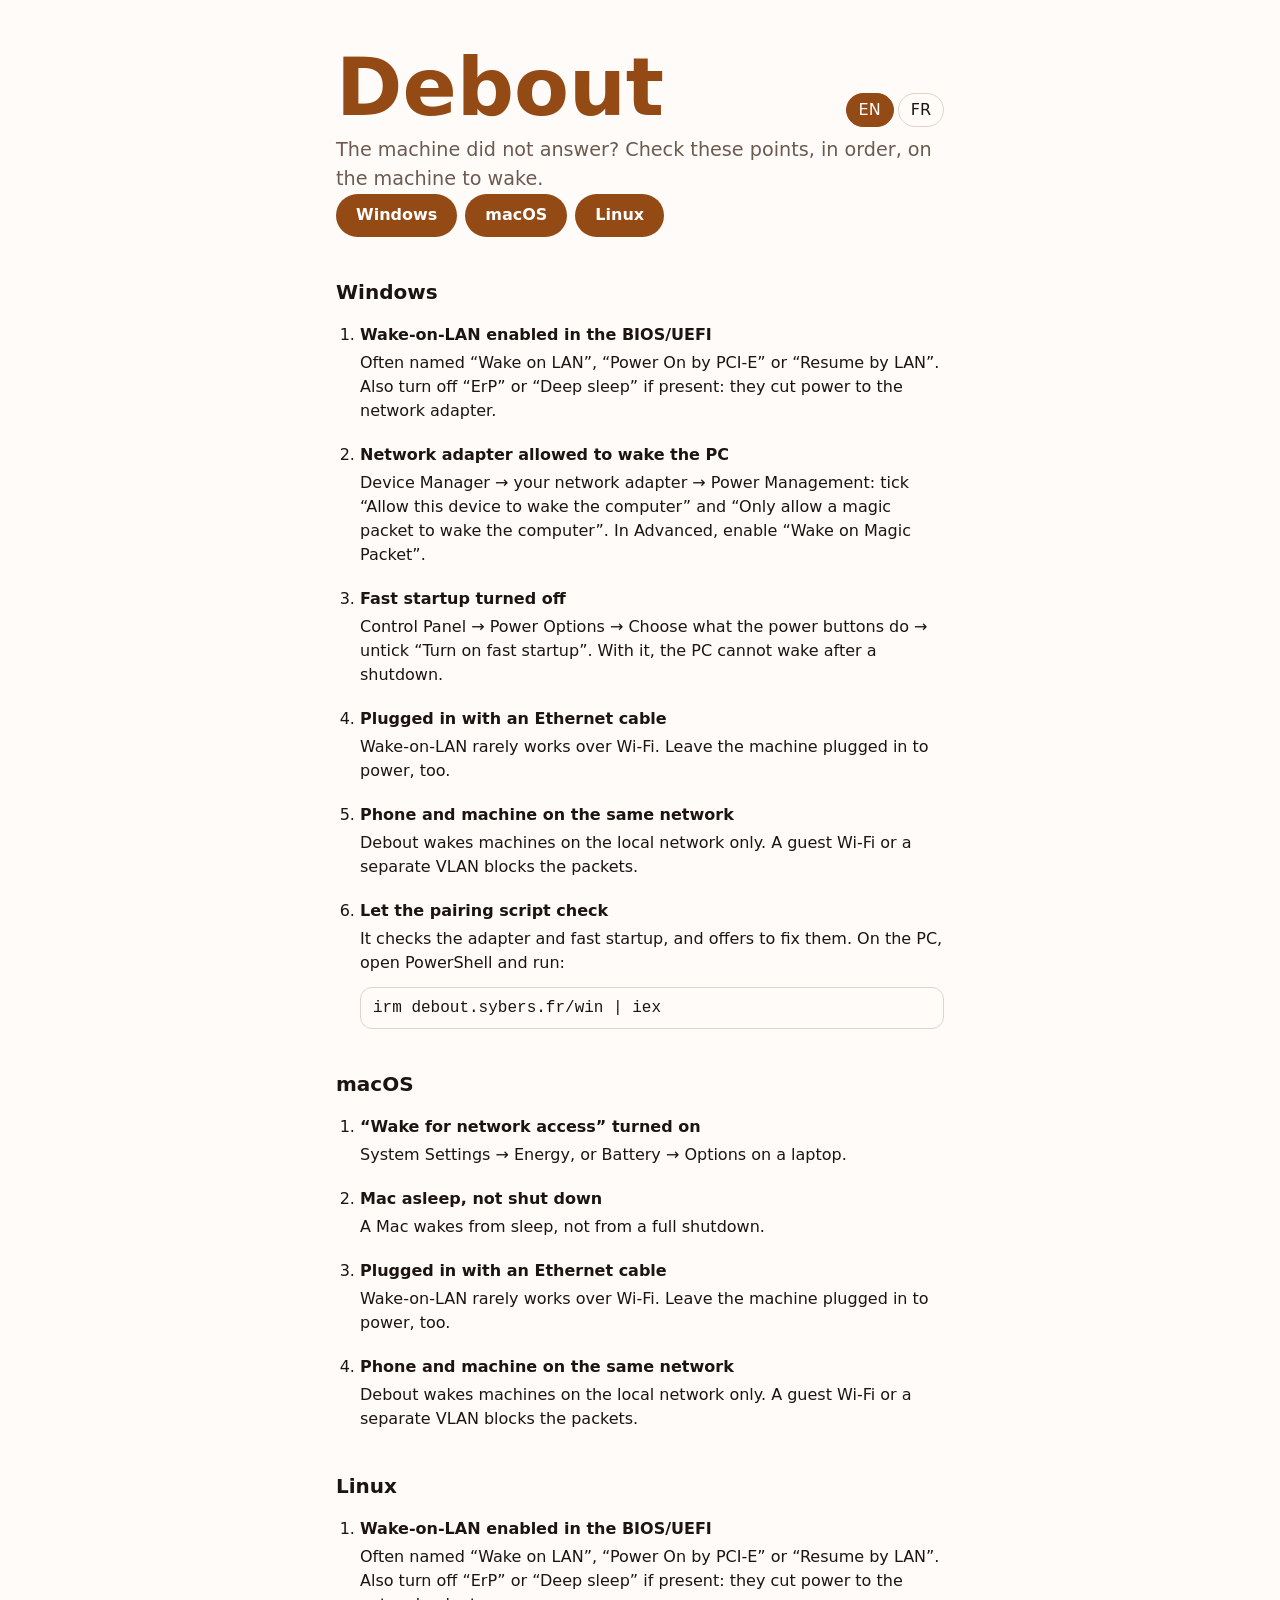
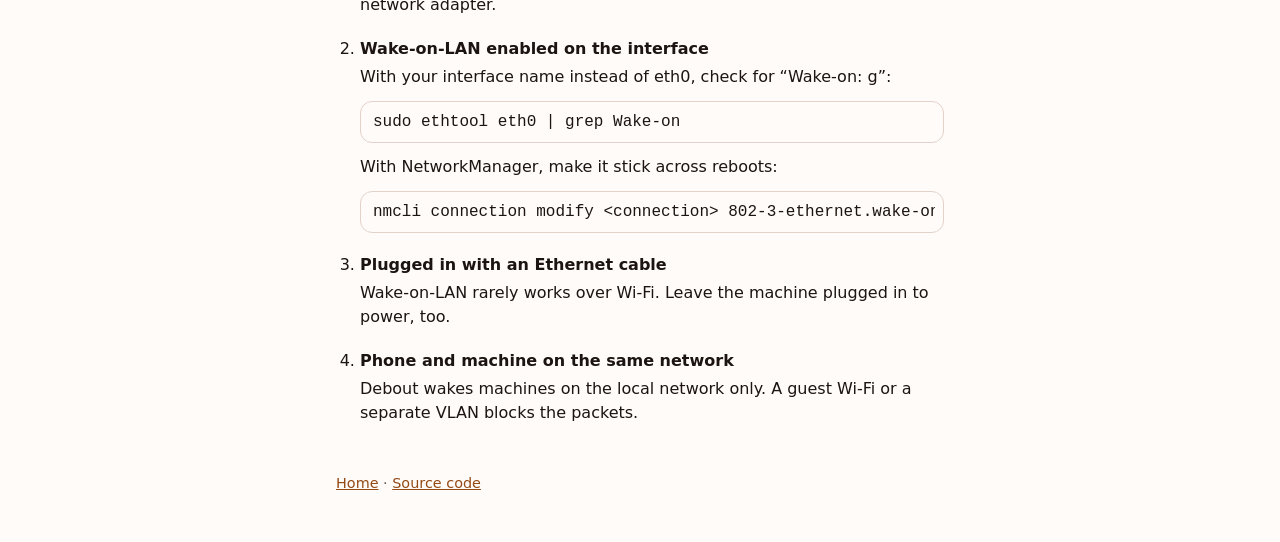
==== web/help/index.html @ 8f981228 "feat(help): troubleshooting checklist per OS after a wake without response - App: "Why doesn't it wa" ====
<!doctype html>
<html lang="en">
<head>
  <meta charset="utf-8">
  <meta name="viewport" content="width=device-width, initial-scale=1">
  <title>Debout: troubleshooting</title>
  <meta name="description" content="What to check when Debout cannot wake a computer.">
  <link rel="stylesheet" href="../site.css">
</head>
<body>
  <main>
    <header>
      <h1><a href="../">Debout</a></h1>
      <div class="languages">
        <button type="button" data-lang="en">EN</button>
        <button type="button" data-lang="fr">FR</button>
      </div>
    </header>
    <p class="tagline" data-i18n="intro">The machine did not answer? Check these points, in order, on the machine to wake.</p>
    <nav class="tabs">
      <a class="button" href="#windows">Windows</a>
      <a class="button" href="#macos">macOS</a>
      <a class="button" href="#linux">Linux</a>
    </nav>

    <section id="windows">
      <h2>Windows</h2>
      <ol class="checklist">
        <li><strong data-i18n="biosTitle"></strong><p data-i18n="biosDetail"></p></li>
        <li><strong data-i18n="winAdapterTitle"></strong><p data-i18n="winAdapterDetail"></p></li>
        <li><strong data-i18n="winFastStartupTitle"></strong><p data-i18n="winFastStartupDetail"></p></li>
        <li><strong data-i18n="ethernetTitle"></strong><p data-i18n="ethernetDetail"></p></li>
        <li><strong data-i18n="sameNetworkTitle"></strong><p data-i18n="sameNetworkDetail"></p></li>
        <li>
          <strong data-i18n="winScriptTitle"></strong><p data-i18n="winScriptDetail"></p>
          <div class="command"><code>irm debout.sybers.fr/win | iex</code></div>
        </li>
      </ol>
    </section>

    <section id="macos">
      <h2>macOS</h2>
      <ol class="checklist">
        <li><strong data-i18n="macNetworkTitle"></strong><p data-i18n="macNetworkDetail"></p></li>
        <li><strong data-i18n="macSleepTitle"></strong><p data-i18n="macSleepDetail"></p></li>
        <li><strong data-i18n="ethernetTitle"></strong><p data-i18n="ethernetDetail"></p></li>
        <li><strong data-i18n="sameNetworkTitle"></strong><p data-i18n="sameNetworkDetail"></p></li>
      </ol>
    </section>

    <section id="linux">
      <h2>Linux</h2>
      <ol class="checklist">
        <li><strong data-i18n="biosTitle"></strong><p data-i18n="biosDetail"></p></li>
        <li>
          <strong data-i18n="linuxInterfaceTitle"></strong><p data-i18n="linuxInterfaceDetail"></p>
          <div class="command"><code>sudo ethtool eth0 | grep Wake-on</code></div>
          <p data-i18n="linuxPersist"></p>
          <div class="command"><code>nmcli connection modify &lt;connection&gt; 802-3-ethernet.wake-on-lan magic</code></div>
        </li>
        <li><strong data-i18n="ethernetTitle"></strong><p data-i18n="ethernetDetail"></p></li>
        <li><strong data-i18n="sameNetworkTitle"></strong><p data-i18n="sameNetworkDetail"></p></li>
      </ol>
    </section>

    <footer>
      <a href="../" data-i18n="home">Home</a> · <a href="https://github.com/sybers/debout" data-i18n="source">Source code</a>
    </footer>
  </main>

  <script>
    window.STRINGS = {
      en: {
        title: "Debout: troubleshooting",
        intro: "The machine did not answer? Check these points, in order, on the machine to wake.",
        biosTitle: "Wake-on-LAN enabled in the BIOS/UEFI",
        biosDetail: "Often named “Wake on LAN”, “Power On by PCI-E” or “Resume by LAN”. Also turn off “ErP” or “Deep sleep” if present: they cut power to the network adapter.",
        winAdapterTitle: "Network adapter allowed to wake the PC",
        winAdapterDetail: "Device Manager → your network adapter → Power Management: tick “Allow this device to wake the computer” and “Only allow a magic packet to wake the computer”. In Advanced, enable “Wake on Magic Packet”.",
        winFastStartupTitle: "Fast startup turned off",
        winFastStartupDetail: "Control Panel → Power Options → Choose what the power buttons do → untick “Turn on fast startup”. With it, the PC cannot wake after a shutdown.",
        winScriptTitle: "Let the pairing script check",
        winScriptDetail: "It checks the adapter and fast startup, and offers to fix them. On the PC, open PowerShell and run:",
        macNetworkTitle: "“Wake for network access” turned on",
        macNetworkDetail: "System Settings → Energy, or Battery → Options on a laptop.",
        macSleepTitle: "Mac asleep, not shut down",
        macSleepDetail: "A Mac wakes from sleep, not from a full shutdown.",
        linuxInterfaceTitle: "Wake-on-LAN enabled on the interface",
        linuxInterfaceDetail: "With your interface name instead of eth0, check for “Wake-on: g”:",
        linuxPersist: "With NetworkManager, make it stick across reboots:",
        ethernetTitle: "Plugged in with an Ethernet cable",
        ethernetDetail: "Wake-on-LAN rarely works over Wi-Fi. Leave the machine plugged in to power, too.",
        sameNetworkTitle: "Phone and machine on the same network",
        sameNetworkDetail: "Debout wakes machines on the local network only. A guest Wi-Fi or a separate VLAN blocks the packets.",
        home: "Home",
        source: "Source code",
      },
      fr: {
        title: "Debout : dépannage",
        intro: "La machine n’a pas répondu ? Vérifie ces points, dans l’ordre, sur la machine à réveiller.",
        biosTitle: "Wake-on-LAN activé dans le BIOS/UEFI",
        biosDetail: "Souvent appelé « Wake on LAN », « Power On by PCI-E » ou « Resume by LAN ». Désactive aussi « ErP » ou « Deep sleep » s’ils existent : ils coupent l’alimentation de la carte réseau.",
        winAdapterTitle: "Carte réseau autorisée à réveiller le PC",
        winAdapterDetail: "Gestionnaire de périphériques → ta carte réseau → Gestion de l’alimentation : coche « Autoriser ce périphérique à sortir l’ordinateur du mode veille » et « Autoriser uniquement un paquet magique à sortir l’ordinateur du mode veille ». Dans Avancé, active « Wake on Magic Packet ».",
        winFastStartupTitle: "Démarrage rapide désactivé",
        winFastStartupDetail: "Panneau de configuration → Options d’alimentation → Choisir l’action des boutons d’alimentation → décoche « Activer le démarrage rapide ». Sinon, le PC ne peut pas se réveiller après un arrêt.",
        winScriptTitle: "Laisse le script d’appairage vérifier",
        winScriptDetail: "Il vérifie la carte réseau et le démarrage rapide, et propose de les corriger. Sur le PC, ouvre PowerShell et lance :",
        macNetworkTitle: "« Réveiller pour l’accès au réseau » activé",
        macNetworkDetail: "Réglages Système → Énergie, ou Batterie → Options sur un portable.",
        macSleepTitle: "Mac en veille, pas éteint",
        macSleepDetail: "Un Mac se réveille depuis la veille, pas depuis un arrêt complet.",
        linuxInterfaceTitle: "Wake-on-LAN activé sur l’interface",
        linuxInterfaceDetail: "Avec le nom de ton interface à la place de eth0, cherche « Wake-on: g » :",
        linuxPersist: "Avec NetworkManager, rends-le permanent après un redémarrage :",
        ethernetTitle: "Branchée en Ethernet",
        ethernetDetail: "Le Wake-on-LAN marche rarement en Wi-Fi. Laisse aussi la machine branchée sur le secteur.",
        sameNetworkTitle: "Téléphone et machine sur le même réseau",
        sameNetworkDetail: "Debout réveille les machines du réseau local uniquement. Un Wi-Fi invité ou un VLAN séparé bloque les paquets.",
        home: "Accueil",
        source: "Code source",
      },
    };
  </script>
  <script src="../i18n.js"></script>
</body>
</html>
---- web/site.css ----
:root {
  --bg: #fffbf8;
  --surface: #f6ebe4;
  --fg: #1c1410;
  --muted: #6b5a50;
  --accent: #944a15;
  --on-accent: #ffffff;
  --border: #e2d2c8;
  --radius: 16px;
  color-scheme: light dark;
}

@media (prefers-color-scheme: dark) {
  :root {
    --bg: #1c1410;
    --surface: #2a201b;
    --fg: #f1dfd5;
    --muted: #b8a59a;
    --accent: #ffb68a;
    --on-accent: #4f2500;
    --border: #3d312a;
  }
}

* {
  box-sizing: border-box;
}

body {
  margin: 0;
  background: var(--bg);
  color: var(--fg);
  font-family: system-ui, -apple-system, "Segoe UI", Roboto, sans-serif;
  line-height: 1.5;
}

main {
  max-width: 40rem;
  margin: 0 auto;
  padding: 2rem 1rem 3rem;
}

header {
  display: flex;
  align-items: baseline;
  justify-content: space-between;
  gap: 1rem;
}

h1 {
  color: var(--accent);
  font-size: clamp(3rem, 12vw, 5rem);
  line-height: 1;
  margin: 1rem 0 0.5rem;
}

h2 {
  font-size: 1.25rem;
  margin: 2.5rem 0 0.75rem;
}

a {
  color: var(--accent);
}

h1 a {
  color: inherit;
  text-decoration: none;
}

.checklist {
  padding-left: 1.5rem;
}

.checklist li {
  margin-bottom: 1.25rem;
}

.checklist p {
  margin: 0.25rem 0;
}

section[id] {
  scroll-margin-top: 1rem;
}

.tagline {
  font-size: 1.2rem;
  color: var(--muted);
  margin: 0;
}

.muted {
  color: var(--muted);
}

.languages {
  display: flex;
  gap: 0.25rem;
}

.languages button,
.tabs button {
  font: inherit;
  color: var(--fg);
  background: none;
  border: 1px solid var(--border);
  border-radius: 999px;
  padding: 0.25rem 0.75rem;
  cursor: pointer;
}

.languages button[aria-pressed="true"],
.tabs button[aria-selected="true"] {
  background: var(--accent);
  border-color: var(--accent);
  color: var(--on-accent);
}

.button {
  display: inline-block;
  background: var(--accent);
  color: var(--on-accent);
  border-radius: 999px;
  padding: 0.6rem 1.25rem;
  text-decoration: none;
  font-weight: 600;
}

.tabs {
  display: flex;
  gap: 0.5rem;
  margin-bottom: 1rem;
}

.panel {
  background: var(--surface);
  border-radius: var(--radius);
  padding: 1rem;
}

.command {
  display: flex;
  align-items: center;
  gap: 0.5rem;
  background: var(--bg);
  border: 1px solid var(--border);
  border-radius: 12px;
  padding: 0.5rem 0.5rem 0.5rem 0.75rem;
  margin: 0.75rem 0;
}

.command code {
  flex: 1;
  overflow-x: auto;
  white-space: nowrap;
  font-size: 1rem;
}

.command button {
  font: inherit;
  border: none;
  border-radius: 8px;
  padding: 0.35rem 0.75rem;
  background: var(--accent);
  color: var(--on-accent);
  cursor: pointer;
}

.qr {
  background: #ffffff;
  border-radius: var(--radius);
  padding: 1rem;
  width: min(100%, 22rem);
  margin: 1.5rem auto;
}

.qr svg {
  display: block;
  width: 100%;
  height: auto;
}

dl.machine {
  display: grid;
  grid-template-columns: auto 1fr;
  gap: 0.25rem 1rem;
  width: fit-content;
  margin: 0 auto;
}

dl.machine dt {
  color: var(--muted);
}

dl.machine dd {
  margin: 0;
  font-family: ui-monospace, "Cascadia Mono", Consolas, monospace;
}

footer {
  margin-top: 3rem;
  color: var(--muted);
  font-size: 0.9rem;
}

[hidden] {
  display: none !important;
}
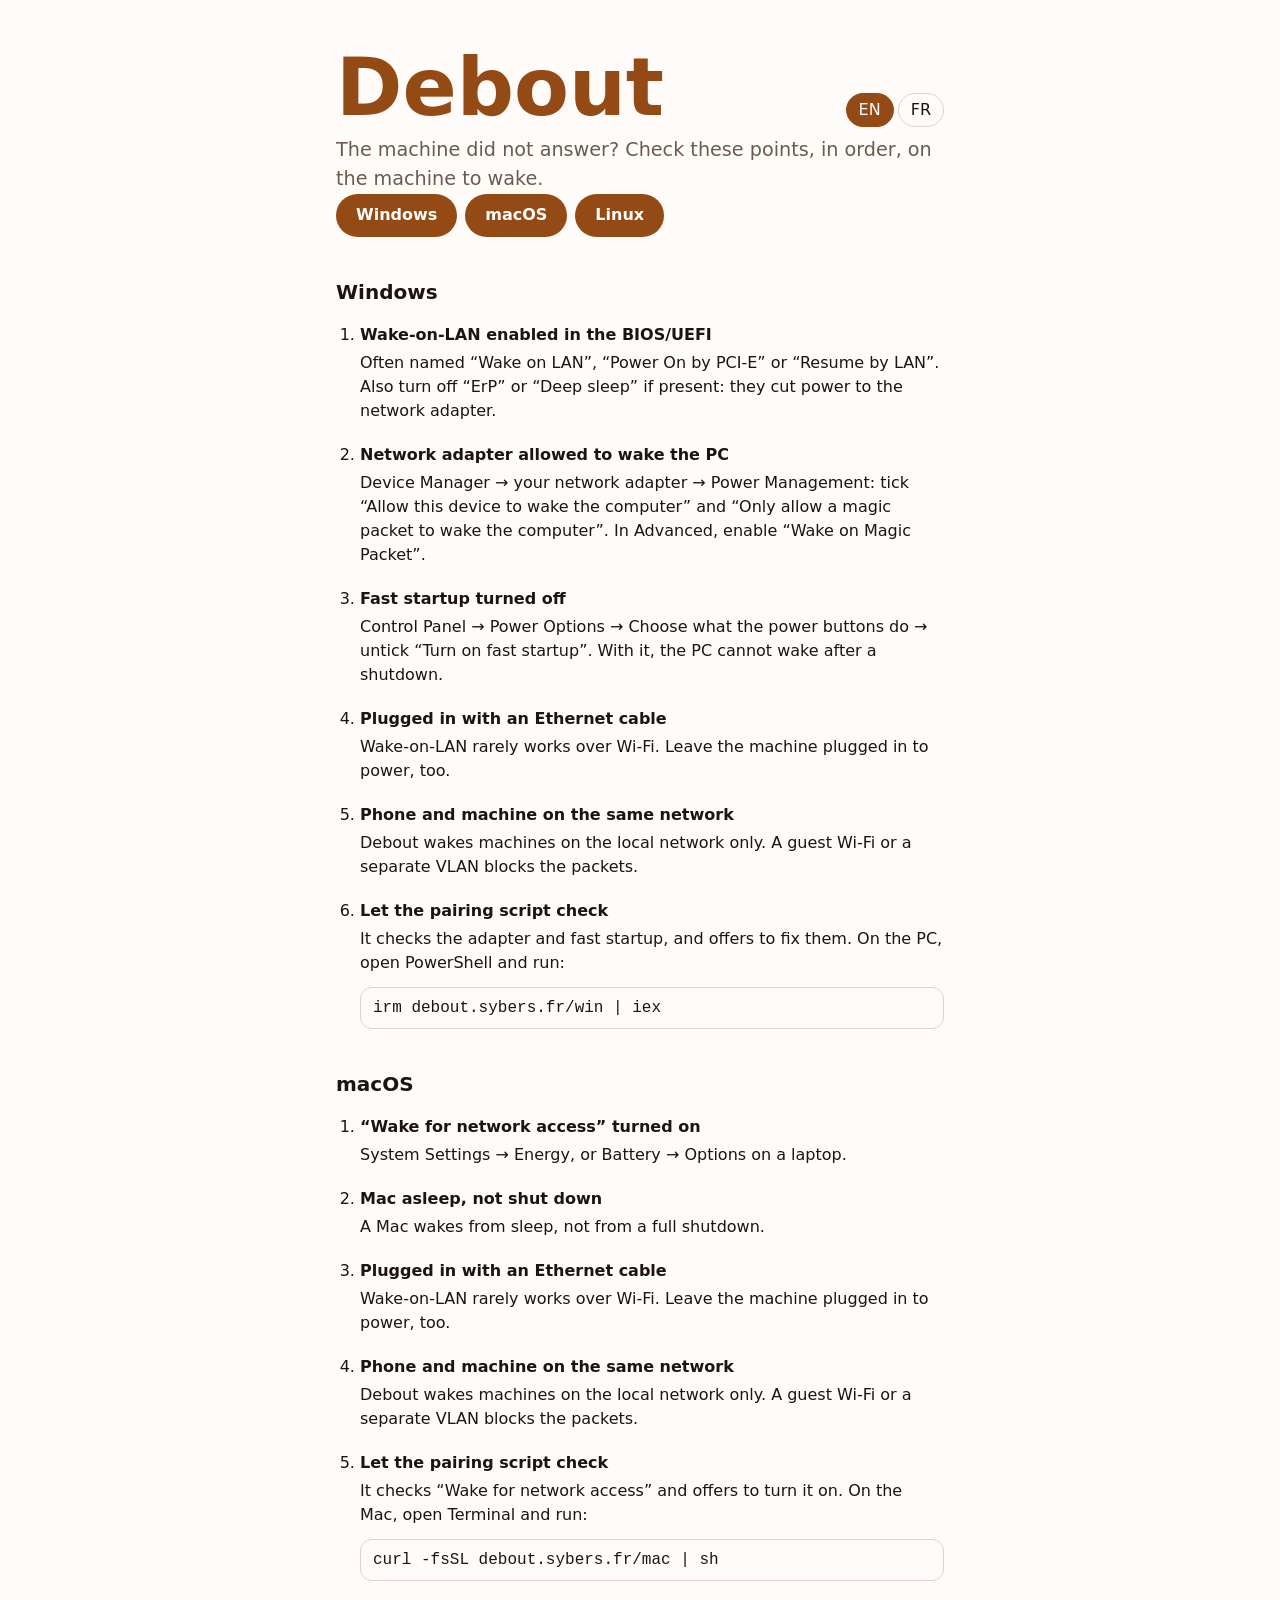
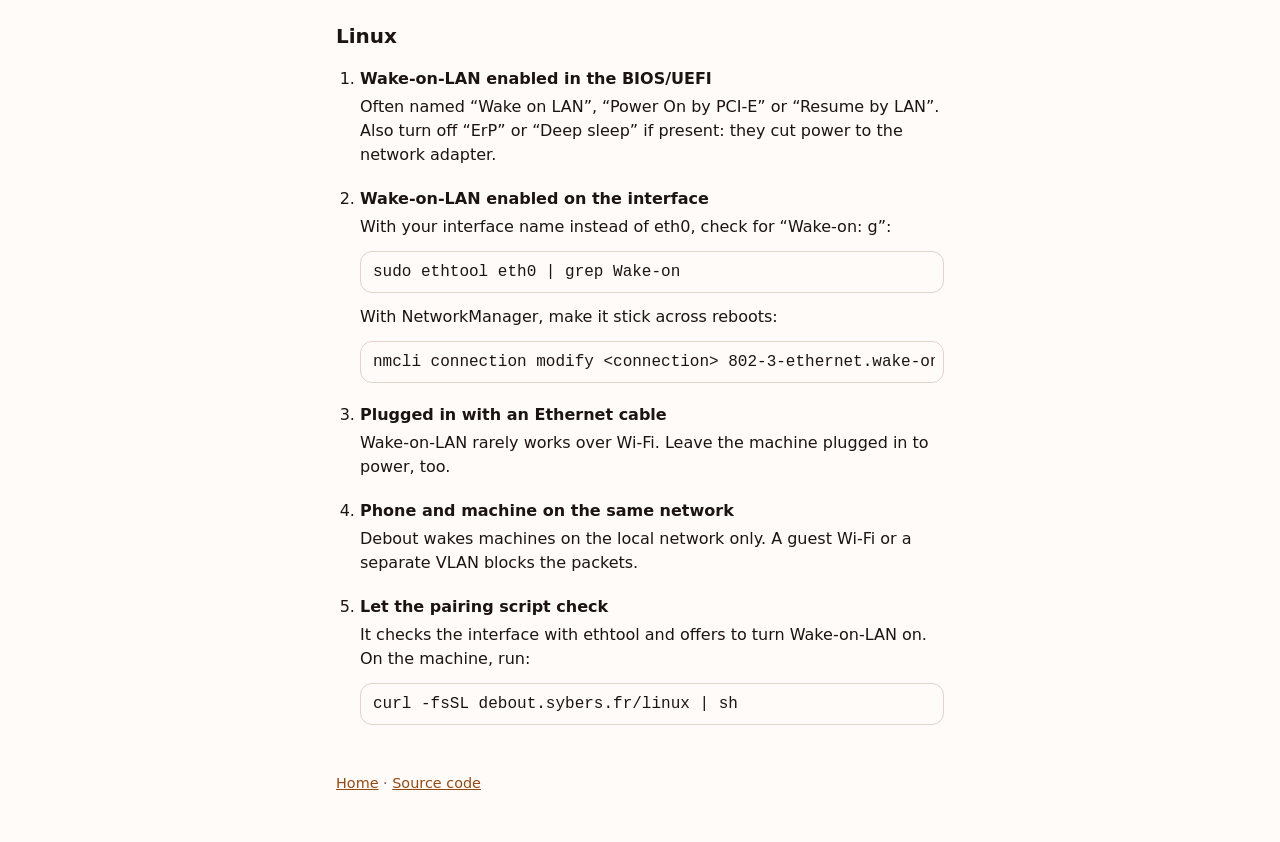
==== commit f9ec862a: "feat(pairing): macOS and Linux pairing scripts - macOS: pair.sh checks "Wake for network access" (pm" ====
--- a/web/help/index.html
+++ b/web/help/index.html
@@ -32,7 +32,7 @@
         <li><strong data-i18n="ethernetTitle"></strong><p data-i18n="ethernetDetail"></p></li>
         <li><strong data-i18n="sameNetworkTitle"></strong><p data-i18n="sameNetworkDetail"></p></li>
         <li>
-          <strong data-i18n="winScriptTitle"></strong><p data-i18n="winScriptDetail"></p>
+          <strong data-i18n="scriptTitle"></strong><p data-i18n="winScriptDetail"></p>
           <div class="command"><code>irm debout.sybers.fr/win | iex</code></div>
         </li>
       </ol>
@@ -45,6 +45,10 @@
         <li><strong data-i18n="macSleepTitle"></strong><p data-i18n="macSleepDetail"></p></li>
         <li><strong data-i18n="ethernetTitle"></strong><p data-i18n="ethernetDetail"></p></li>
         <li><strong data-i18n="sameNetworkTitle"></strong><p data-i18n="sameNetworkDetail"></p></li>
+        <li>
+          <strong data-i18n="scriptTitle"></strong><p data-i18n="macScriptDetail"></p>
+          <div class="command"><code>curl -fsSL debout.sybers.fr/mac | sh</code></div>
+        </li>
       </ol>
     </section>
 
@@ -60,6 +64,10 @@
         </li>
         <li><strong data-i18n="ethernetTitle"></strong><p data-i18n="ethernetDetail"></p></li>
         <li><strong data-i18n="sameNetworkTitle"></strong><p data-i18n="sameNetworkDetail"></p></li>
+        <li>
+          <strong data-i18n="scriptTitle"></strong><p data-i18n="linuxScriptDetail"></p>
+          <div class="command"><code>curl -fsSL debout.sybers.fr/linux | sh</code></div>
+        </li>
       </ol>
     </section>
 
@@ -79,8 +87,10 @@
         winAdapterDetail: "Device Manager → your network adapter → Power Management: tick “Allow this device to wake the computer” and “Only allow a magic packet to wake the computer”. In Advanced, enable “Wake on Magic Packet”.",
         winFastStartupTitle: "Fast startup turned off",
         winFastStartupDetail: "Control Panel → Power Options → Choose what the power buttons do → untick “Turn on fast startup”. With it, the PC cannot wake after a shutdown.",
-        winScriptTitle: "Let the pairing script check",
+        scriptTitle: "Let the pairing script check",
         winScriptDetail: "It checks the adapter and fast startup, and offers to fix them. On the PC, open PowerShell and run:",
+        macScriptDetail: "It checks “Wake for network access” and offers to turn it on. On the Mac, open Terminal and run:",
+        linuxScriptDetail: "It checks the interface with ethtool and offers to turn Wake-on-LAN on. On the machine, run:",
         macNetworkTitle: "“Wake for network access” turned on",
         macNetworkDetail: "System Settings → Energy, or Battery → Options on a laptop.",
         macSleepTitle: "Mac asleep, not shut down",
@@ -104,8 +114,10 @@
         winAdapterDetail: "Gestionnaire de périphériques → ta carte réseau → Gestion de l’alimentation : coche « Autoriser ce périphérique à sortir l’ordinateur du mode veille » et « Autoriser uniquement un paquet magique à sortir l’ordinateur du mode veille ». Dans Avancé, active « Wake on Magic Packet ».",
         winFastStartupTitle: "Démarrage rapide désactivé",
         winFastStartupDetail: "Panneau de configuration → Options d’alimentation → Choisir l’action des boutons d’alimentation → décoche « Activer le démarrage rapide ». Sinon, le PC ne peut pas se réveiller après un arrêt.",
-        winScriptTitle: "Laisse le script d’appairage vérifier",
+        scriptTitle: "Laisse le script d’appairage vérifier",
         winScriptDetail: "Il vérifie la carte réseau et le démarrage rapide, et propose de les corriger. Sur le PC, ouvre PowerShell et lance :",
+        macScriptDetail: "Il vérifie « Réveiller pour l’accès au réseau » et propose de l’activer. Sur le Mac, ouvre le Terminal et lance :",
+        linuxScriptDetail: "Il vérifie l’interface avec ethtool et propose d’activer le Wake-on-LAN. Sur la machine, lance :",
         macNetworkTitle: "« Réveiller pour l’accès au réseau » activé",
         macNetworkDetail: "Réglages Système → Énergie, ou Batterie → Options sur un portable.",
         macSleepTitle: "Mac en veille, pas éteint",
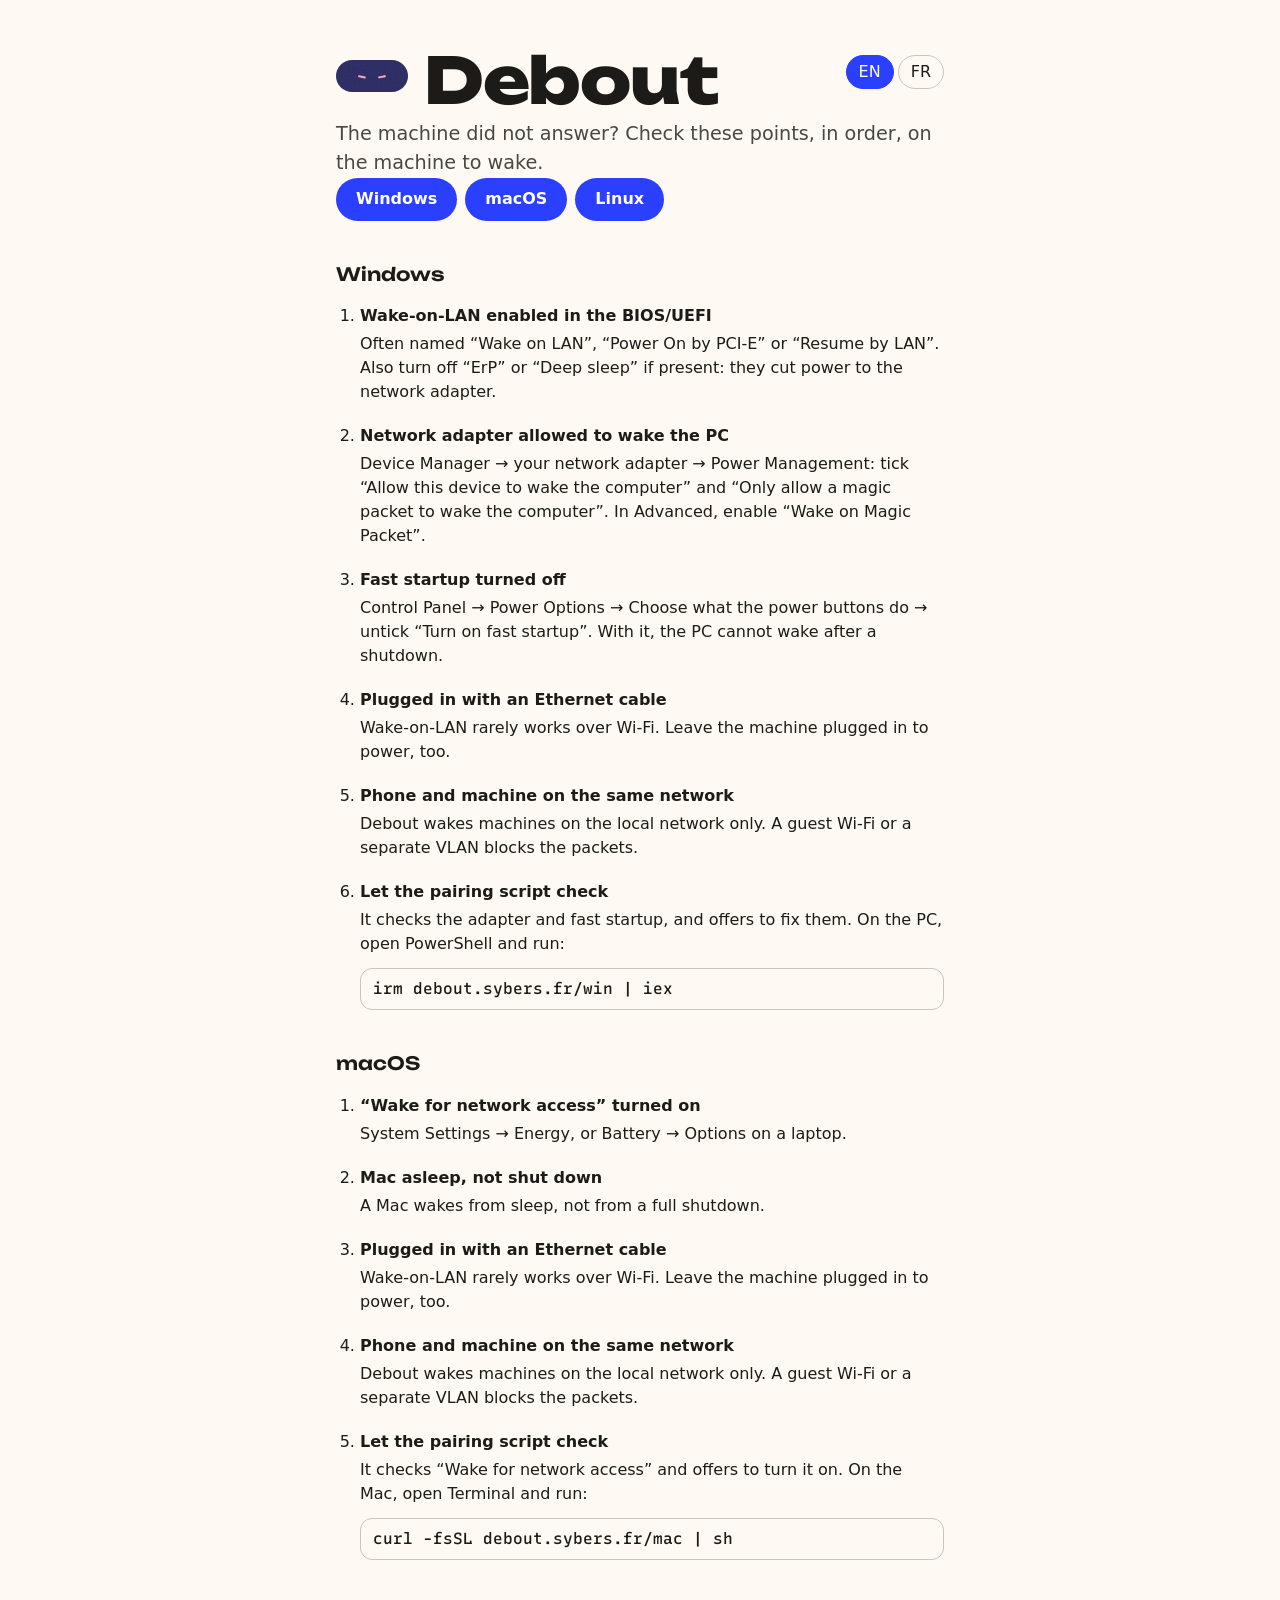
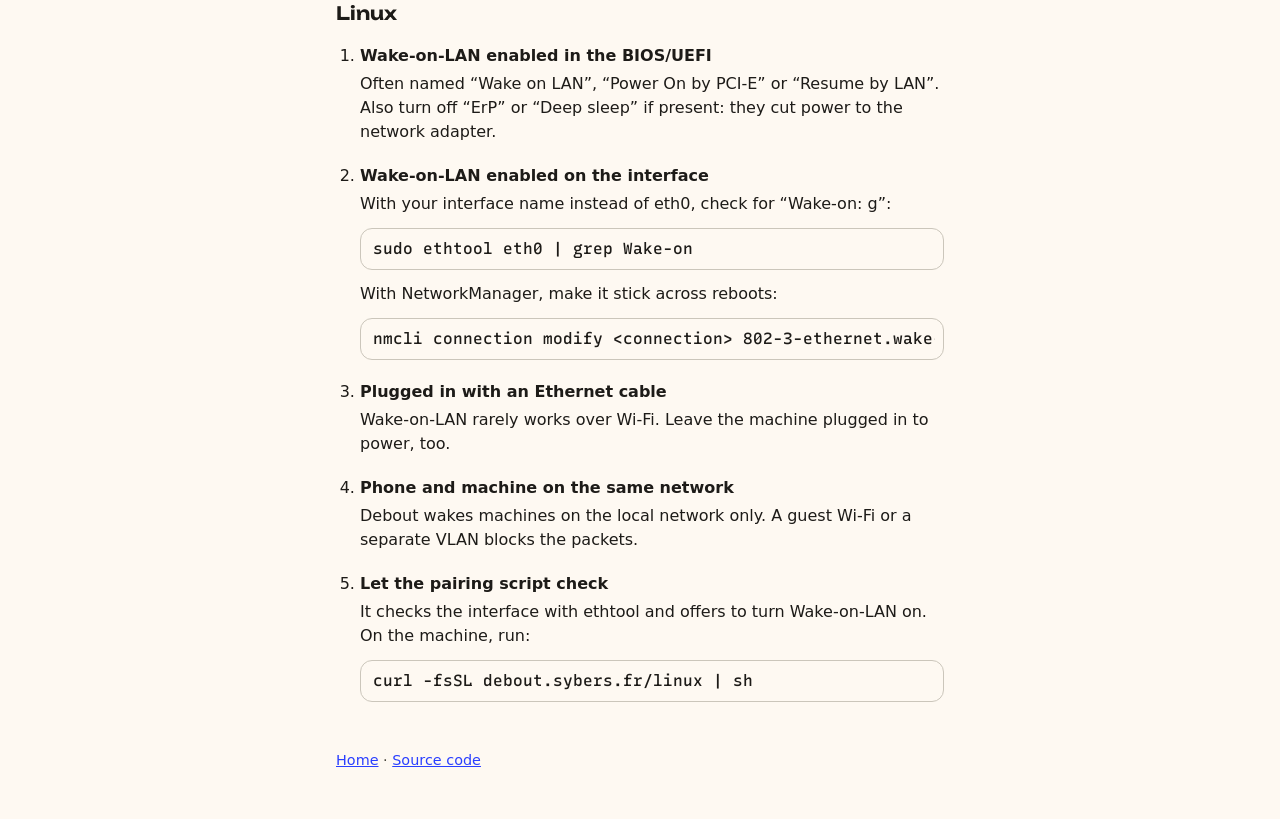
==== commit d3a44042: "feat(web): the app's identity on the site - Palette from the app theme, Unbounded and Recursive Mono" ====
--- a/web/help/index.html
+++ b/web/help/index.html
@@ -5,12 +5,13 @@
   <meta name="viewport" content="width=device-width, initial-scale=1">
   <title>Debout: troubleshooting</title>
   <meta name="description" content="What to check when Debout cannot wake a computer.">
+  <link rel="icon" href="../favicon.svg" type="image/svg+xml">
   <link rel="stylesheet" href="../site.css">
 </head>
 <body>
   <main>
     <header>
-      <h1><a href="../">Debout</a></h1>
+      <div class="brand"><div class="face small" data-state="silent" aria-hidden="true"><span class="eye"></span><span class="eye"></span></div><h1><a href="../">Debout</a></h1></div>
       <div class="languages">
         <button type="button" data-lang="en">EN</button>
         <button type="button" data-lang="fr">FR</button>
--- a/web/site.css
+++ b/web/site.css
@@ -1,24 +1,48 @@
+/* Same palette as the app: a Material 3 scheme from ultramarine on greige, plus the hero view's color-block pairs. */
+@font-face {
+  font-family: "Unbounded";
+  src: url("fonts/unbounded-latin.woff2") format("woff2");
+  font-weight: 200 900;
+  font-display: swap;
+}
+
+@font-face {
+  font-family: "Recursive Mono";
+  src: url("fonts/recursive-mono-latin.woff2") format("woff2");
+  font-weight: 500;
+  font-display: swap;
+}
+
 :root {
-  --bg: #fffbf8;
-  --surface: #f6ebe4;
-  --fg: #1c1410;
-  --muted: #6b5a50;
-  --accent: #944a15;
+  --bg: #fef9f2;
+  --surface: #f2ede6;
+  --fg: #1d1b18;
+  --muted: #49473e;
+  --accent: #2a3fff;
   --on-accent: #ffffff;
-  --border: #e2d2c8;
+  --border: #cbc6bb;
   --radius: 16px;
+  --display: "Unbounded", system-ui, sans-serif;
+  --mono: "Recursive Mono", ui-monospace, "Cascadia Mono", Consolas, monospace;
+  --asleep-bg: #c9b6ff;
+  --asleep-ink: #8a1c12;
+  --awake-bg: #e9b949;
+  --awake-ink: #4b1f78;
+  --silent-bg: #2b2b5e;
+  --silent-ink: #f5a3b8;
+  --grain: url("data:image/svg+xml,%3Csvg xmlns='http://www.w3.org/2000/svg' width='180' height='180'%3E%3Cfilter id='n'%3E%3CfeTurbulence type='fractalNoise' baseFrequency='0.85' numOctaves='2' stitchTiles='stitch'/%3E%3CfeColorMatrix values='0 0 0 0 0.5 0 0 0 0 0.5 0 0 0 0 0.5 0 0 0 1.6 -0.3'/%3E%3C/filter%3E%3Crect width='100%25' height='100%25' filter='url(%23n)'/%3E%3C/svg%3E");
   color-scheme: light dark;
 }
 
 @media (prefers-color-scheme: dark) {
   :root {
-    --bg: #1c1410;
-    --surface: #2a201b;
-    --fg: #f1dfd5;
-    --muted: #b8a59a;
-    --accent: #ffb68a;
-    --on-accent: #4f2500;
-    --border: #3d312a;
+    --bg: #141310;
+    --surface: #211f1b;
+    --fg: #e7e2db;
+    --muted: #cbc6bb;
+    --accent: #bdc2ff;
+    --on-accent: #0013a0;
+    --border: #49473e;
   }
 }
 
@@ -48,14 +72,18 @@
 }
 
 h1 {
-  color: var(--accent);
-  font-size: clamp(3rem, 12vw, 5rem);
+  font-family: var(--display);
+  font-weight: 800;
+  font-size: clamp(2.5rem, 10vw, 4rem);
+  letter-spacing: -0.02em;
   line-height: 1;
   margin: 1rem 0 0.5rem;
 }
 
 h2 {
-  font-size: 1.25rem;
+  font-family: var(--display);
+  font-weight: 600;
+  font-size: 1.15rem;
   margin: 2.5rem 0 0.75rem;
 }
 
@@ -82,6 +110,16 @@
 
 section[id] {
   scroll-margin-top: 1rem;
+}
+
+.brand {
+  display: flex;
+  align-items: center;
+  gap: 1rem;
+}
+
+.hero-face {
+  margin: 1.5rem 0 0.5rem;
 }
 
 .tagline {
@@ -151,6 +189,7 @@
 }
 
 .command code {
+  font-family: var(--mono);
   flex: 1;
   overflow-x: auto;
   white-space: nowrap;
@@ -195,7 +234,7 @@
 
 dl.machine dd {
   margin: 0;
-  font-family: ui-monospace, "Cascadia Mono", Consolas, monospace;
+  font-family: var(--mono);
 }
 
 footer {
@@ -204,6 +243,90 @@
   font-size: 0.9rem;
 }
 
+/* The character: two pill eyes on a color block, with grain. */
+.face {
+  --face-bg: var(--asleep-bg);
+  --face-ink: var(--asleep-ink);
+  position: relative;
+  display: flex;
+  justify-content: center;
+  align-items: center;
+  gap: 18%;
+  aspect-ratio: 2.2;
+  border-radius: 28px;
+  background: var(--face-bg);
+  overflow: hidden;
+  transition: background-color 600ms ease;
+}
+
+.face::after {
+  content: "";
+  position: absolute;
+  inset: 0;
+  background-image: var(--grain);
+  mix-blend-mode: overlay;
+  opacity: 0.35;
+  pointer-events: none;
+}
+
+.face .eye {
+  width: 11%;
+  height: 7%;
+  border-radius: 999px;
+  background: var(--face-ink);
+  transition: height 380ms cubic-bezier(0.3, 1.4, 0.5, 1), background-color 600ms ease;
+  animation: breathe 4.2s ease-in-out infinite;
+}
+
+.face[data-state="awake"],
+.face.wakes:hover,
+.face.wakes:focus-visible {
+  --face-bg: var(--awake-bg);
+  --face-ink: var(--awake-ink);
+}
+
+.face[data-state="awake"] .eye,
+.face.wakes:hover .eye,
+.face.wakes:focus-visible .eye {
+  height: 42%;
+  animation: blink 4.6s infinite;
+}
+
+.face[data-state="silent"] {
+  --face-bg: var(--silent-bg);
+  --face-ink: var(--silent-ink);
+}
+
+.face[data-state="silent"] .eye {
+  height: 6%;
+  animation: none;
+  transform: translateY(40%) rotate(12deg);
+}
+
+.face[data-state="silent"] .eye + .eye {
+  transform: translateY(40%) rotate(-12deg);
+}
+
+.face.small {
+  width: 4.5rem;
+  border-radius: 18px;
+  flex: none;
+}
+
+@keyframes breathe {
+  0%, 100% { transform: translateY(0); }
+  50% { transform: translateY(-30%); }
+}
+
+@keyframes blink {
+  0%, 94%, 100% { transform: scaleY(1); }
+  96% { transform: scaleY(0.1); }
+}
+
+@media (prefers-reduced-motion: reduce) {
+  .face .eye { animation: none; transition: none; }
+}
+
 [hidden] {
   display: none !important;
 }
